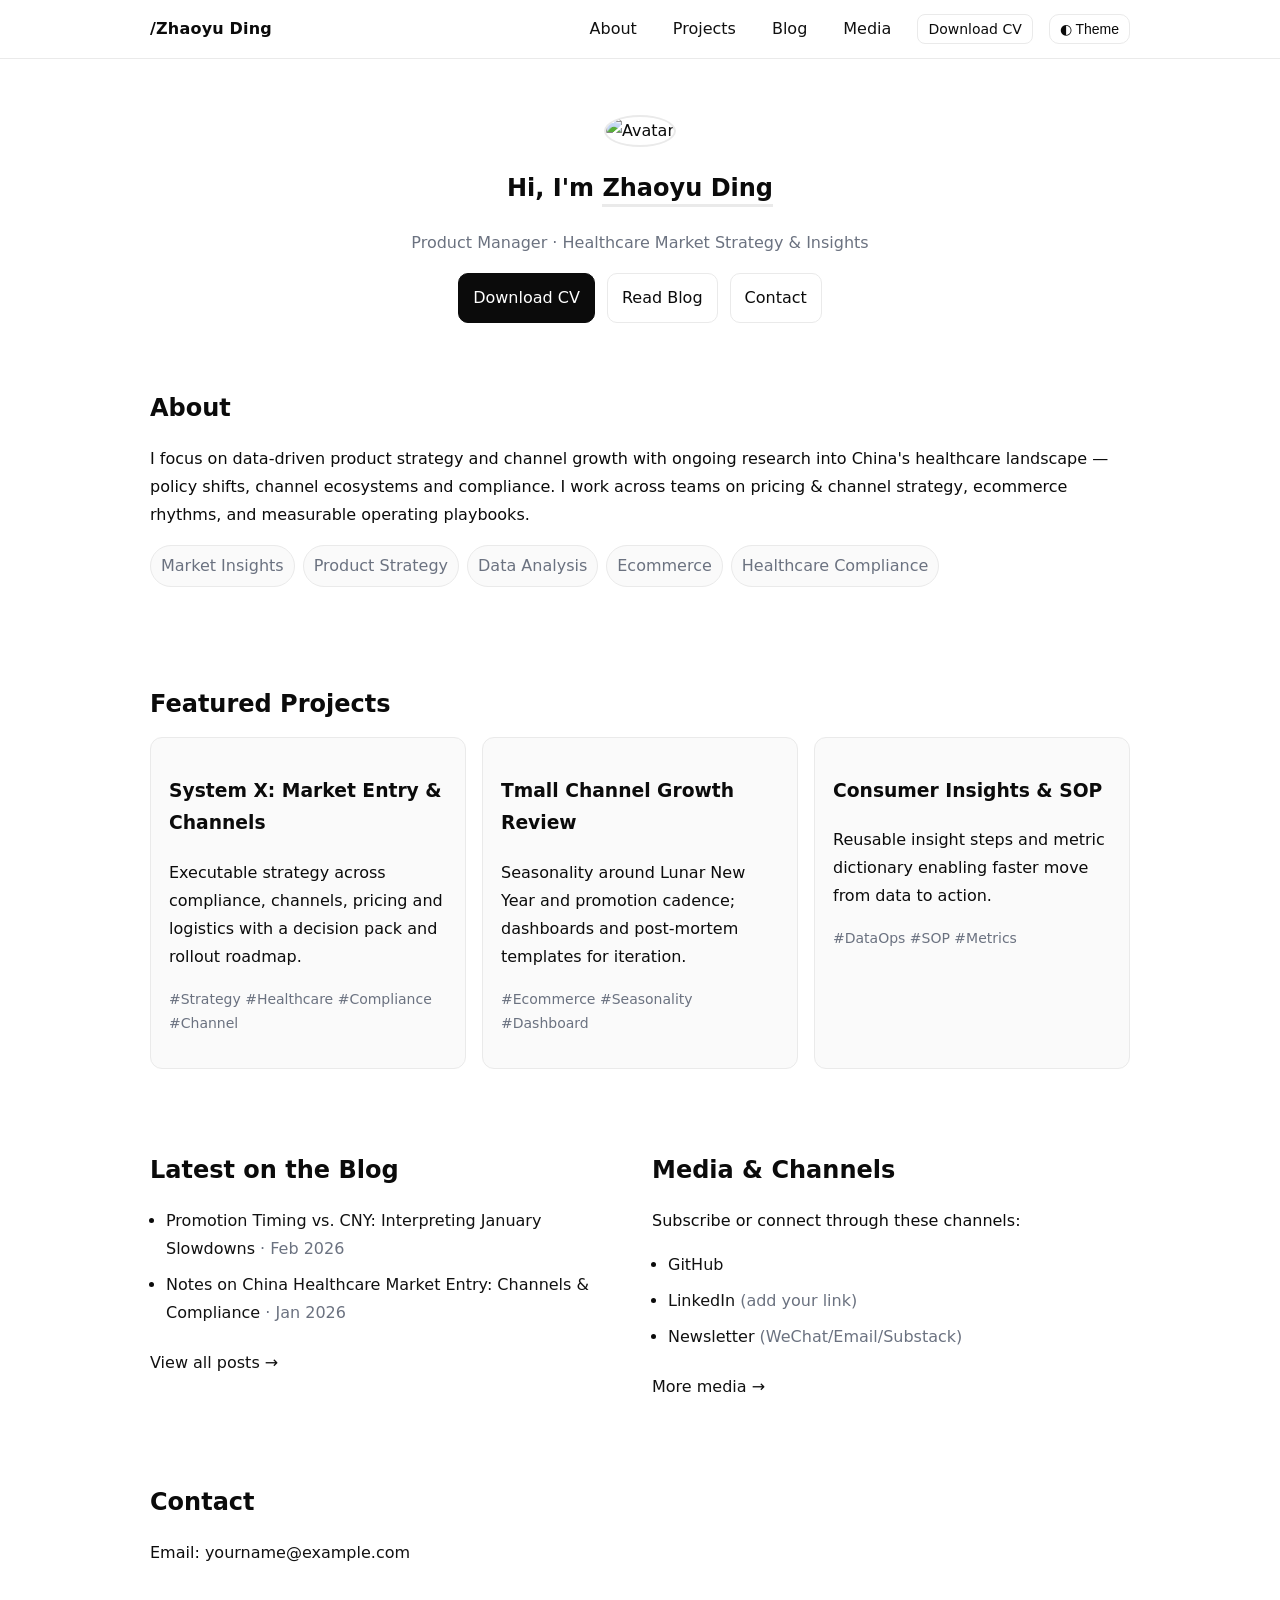
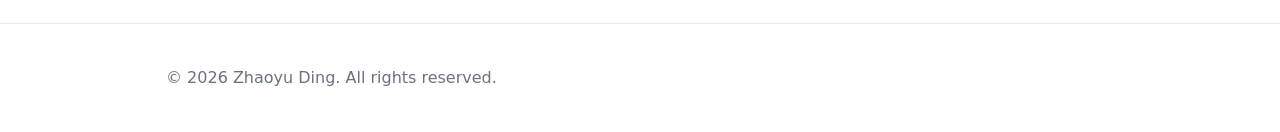
==== index.html @ 35f62f05 "Add files via upload" ====
<!doctype html>
<html lang="en">
<head>
  <meta charset="utf-8" />
  <meta name="viewport" content="width=device-width, initial-scale=1" />
  <title>Zhaoyu Ding | Product Manager</title>
  <meta name="description" content="Personal site of Zhaoyu Ding: product strategy, healthcare market insights, projects, blog and media." />
  <link rel="icon" href="assets/favicon.svg" type="image/svg+xml" />
  <meta property="og:title" content="Zhaoyu Ding | Personal Site">
  <meta property="og:description" content="Product strategy, healthcare market insights, projects, blog and media.">
  <meta property="og:type" content="website">
  <meta property="og:url" content="https://your-username.github.io">
  <link rel="stylesheet" href="style.css">
</head>
<body>
  <header class="site-header">
    <nav class="nav container">
      <a class="logo" href="/">/Zhaoyu Ding</a>
      <button class="menu-toggle" aria-label="open menu" aria-expanded="false">☰</button>
      <ul class="nav-links">
        <li><a href="#about">About</a></li>
        <li><a href="#projects">Projects</a></li>
        <li><a href="blog.html">Blog</a></li>
        <li><a href="media.html">Media</a></li>
        <li><a class="btn small" href="assets/cv.pdf" download>Download CV</a></li>
        <li><button id="theme-toggle" class="btn ghost small" aria-label="toggle theme">◐ Theme</button></li>
      </ul>
    </nav>
  </header>

  <main>
    <section class="hero container">
      <img class="avatar" src="assets/avatar.svg" alt="Avatar" />
      <h1>Hi, I'm <span class="highlight">Zhaoyu Ding</span></h1>
      <p class="subtitle">Product Manager · Healthcare Market Strategy & Insights</p>
      <div class="cta">
        <a class="btn primary" href="assets/cv.pdf" download>Download CV</a>
        <a class="btn" href="blog.html">Read Blog</a>
        <a class="btn" href="#contact">Contact</a>
      </div>
    </section>

    <section id="about" class="section container">
      <h2>About</h2>
      <p>
        I focus on data-driven product strategy and channel growth with ongoing research into China's healthcare landscape — policy shifts, channel ecosystems and compliance. 
        I work across teams on pricing & channel strategy, ecommerce rhythms, and measurable operating playbooks.
      </p>
      <ul class="tags">
        <li>Market Insights</li><li>Product Strategy</li><li>Data Analysis</li><li>Ecommerce</li><li>Healthcare Compliance</li>
      </ul>
    </section>

    <section id="projects" class="section container">
      <h2>Featured Projects</h2>
      <div class="grid">
        <article class="card">
          <h3>System X: Market Entry & Channels</h3>
          <p>Executable strategy across compliance, channels, pricing and logistics with a decision pack and rollout roadmap.</p>
          <p class="tech">#Strategy #Healthcare #Compliance #Channel</p>
        </article>
        <article class="card">
          <h3>Tmall Channel Growth Review</h3>
          <p>Seasonality around Lunar New Year and promotion cadence; dashboards and post-mortem templates for iteration.</p>
          <p class="tech">#Ecommerce #Seasonality #Dashboard</p>
        </article>
        <article class="card">
          <h3>Consumer Insights & SOP</h3>
          <p>Reusable insight steps and metric dictionary enabling faster move from data to action.</p>
          <p class="tech">#DataOps #SOP #Metrics</p>
        </article>
      </div>
    </section>

    <section class="section container">
      <div class="split">
        <div>
          <h2>Latest on the Blog</h2>
          <ul class="list">
            <li><a href="posts/w11-cny-seasonality.html">Promotion Timing vs. CNY: Interpreting January Slowdowns</a> <span class="muted">· Feb 2026</span></li>
            <li><a href="posts/healthcare-market-entry.html">Notes on China Healthcare Market Entry: Channels & Compliance</a> <span class="muted">· Jan 2026</span></li>
          </ul>
          <a class="link" href="blog.html">View all posts →</a>
        </div>
        <div>
          <h2>Media & Channels</h2>
          <p>Subscribe or connect through these channels:</p>
          <ul class="list">
            <li><a href="https://github.com/your-username" target="_blank" rel="noopener">GitHub</a></li>
            <li><a href="#" target="_blank" rel="noopener">LinkedIn</a> <span class="muted">(add your link)</span></li>
            <li><a href="#" target="_blank" rel="noopener">Newsletter</a> <span class="muted">(WeChat/Email/Substack)</span></li>
          </ul>
          <a class="link" href="media.html">More media →</a>
        </div>
      </div>
    </section>

    <section id="contact" class="section container">
      <h2>Contact</h2>
      <p>Email: <a href="mailto:yourname@example.com">yourname@example.com</a></p>
    </section>
  </main>

  <footer class="site-footer">
    <div class="container">
      <p>© <span id="year"></span> Zhaoyu Ding. All rights reserved.</p>
    </div>
  </footer>

  <script src="main.js"></script>
</body>
</html>
---- style.css ----
/* Minimalist theme: lots of white space, clean typography, subtle accents */
:root {
  --bg: #ffffff;
  --text: #0b0b0b;
  --muted: #6b7280;
  --primary: #111111; /* minimalist: neutral/black accent */
  --card: #fafafa;
  --border: #eaeaea;
}
[data-theme="dark"] {
  --bg: #0e0e10;
  --text: #ededed;
  --muted: #a1a1aa;
  --primary: #ededed;
  --card: #141417;
  --border: #26262b;
}
* { box-sizing: border-box; }
html, body { height: 100%; }
body {
  margin: 0;
  font-family: ui-sans-serif, system-ui, -apple-system, "Segoe UI", Roboto, "Helvetica Neue", Arial;
  background: var(--bg); color: var(--text); line-height: 1.75;
  -webkit-font-smoothing: antialiased; text-rendering: optimizeLegibility;
}
.container { max-width: 980px; margin: 0 auto; padding: 0 16px; }
a { color: var(--primary); text-decoration: none; }
.muted { color: var(--muted); }
.small { font-size: 14px; }
.link { display: inline-block; margin-top: 6px; }

.site-header { position: sticky; top: 0; background: var(--bg); border-bottom: 1px solid var(--border); z-index: 10; backdrop-filter: blur(6px); }
.nav { display: flex; align-items: center; justify-content: space-between; padding: 14px 0; }
.logo { font-weight: 700; color: var(--text); letter-spacing: 0.2px; }
.menu-toggle { display: none; font-size: 20px; background: none; border: 1px solid var(--border); padding: 6px 10px; border-radius: 8px; color: var(--text); }
.nav-links { display: flex; gap: 16px; list-style: none; margin: 0; padding: 0; align-items: center; }
.nav-links a { padding: 8px 10px; border-radius: 8px; }
.nav-links a.active, .nav-links a:hover { background: var(--card); }

.btn { padding: 10px 14px; border-radius: 10px; border: 1px solid var(--border); color: var(--text); background: transparent; cursor: pointer; }
.btn.primary { background: var(--text); border-color: var(--text); color: var(--bg); }
.btn.ghost { background: transparent; }
.btn.small { padding: 6px 10px; font-size: 14px; }
.btn:hover { filter: brightness(0.98); }

.hero { text-align: center; padding: 56px 0 24px; }
.avatar { width: 100px; height: 100px; border-radius: 50%; border: 2px solid var(--border); }
.subtitle { color: var(--muted); margin-top: 6px; }
.highlight { border-bottom: 3px solid var(--border); padding-bottom: 2px; }
.cta { margin-top: 16px; display: flex; gap: 12px; justify-content: center; flex-wrap: wrap; }

.section { padding: 40px 0; }
.section h2 { margin: 0 0 12px; font-size: 24px; }
.tags { display: flex; gap: 8px; list-style: none; padding: 0; flex-wrap: wrap; }
.tags li { padding: 6px 10px; background: var(--card); border: 1px solid var(--border); border-radius: 999px; color: var(--muted); }

.grid { display: grid; grid-template-columns: repeat(3, 1fr); gap: 16px; }
.card { background: var(--card); border: 1px solid var(--border); border-radius: 12px; padding: 18px; transition: transform .15s ease, box-shadow .15s ease; }
.card:hover { transform: translateY(-2px); box-shadow: 0 8px 24px rgba(0,0,0,.05); }
.tech { color: var(--muted); font-size: 14px; }

.split { display: grid; grid-template-columns: 1fr 1fr; gap: 24px; }
.list { padding-left: 16px; }
.list li { margin: 8px 0; }

.stack { display: grid; gap: 20px; }
.post-excerpt h3 { margin: 0 0 4px; }

.site-footer { border-top: 1px solid var(--border); padding: 24px 0; color: var(--muted); }

@media (max-width: 1199px) { .grid { grid-template-columns: repeat(2, 1fr); } }
@media (max-width: 767px) {
  .menu-toggle { display: inline-block; }
  .nav-links { display: none; position: absolute; top: 60px; right: 16px; background: var(--bg); border: 1px solid var(--border); border-radius: 12px; padding: 12px; flex-direction: column; width: min(260px, 80vw); }
  .nav-links.open { display: flex; }
  .grid { grid-template-columns: 1fr; }
  .split { grid-template-columns: 1fr; }
}
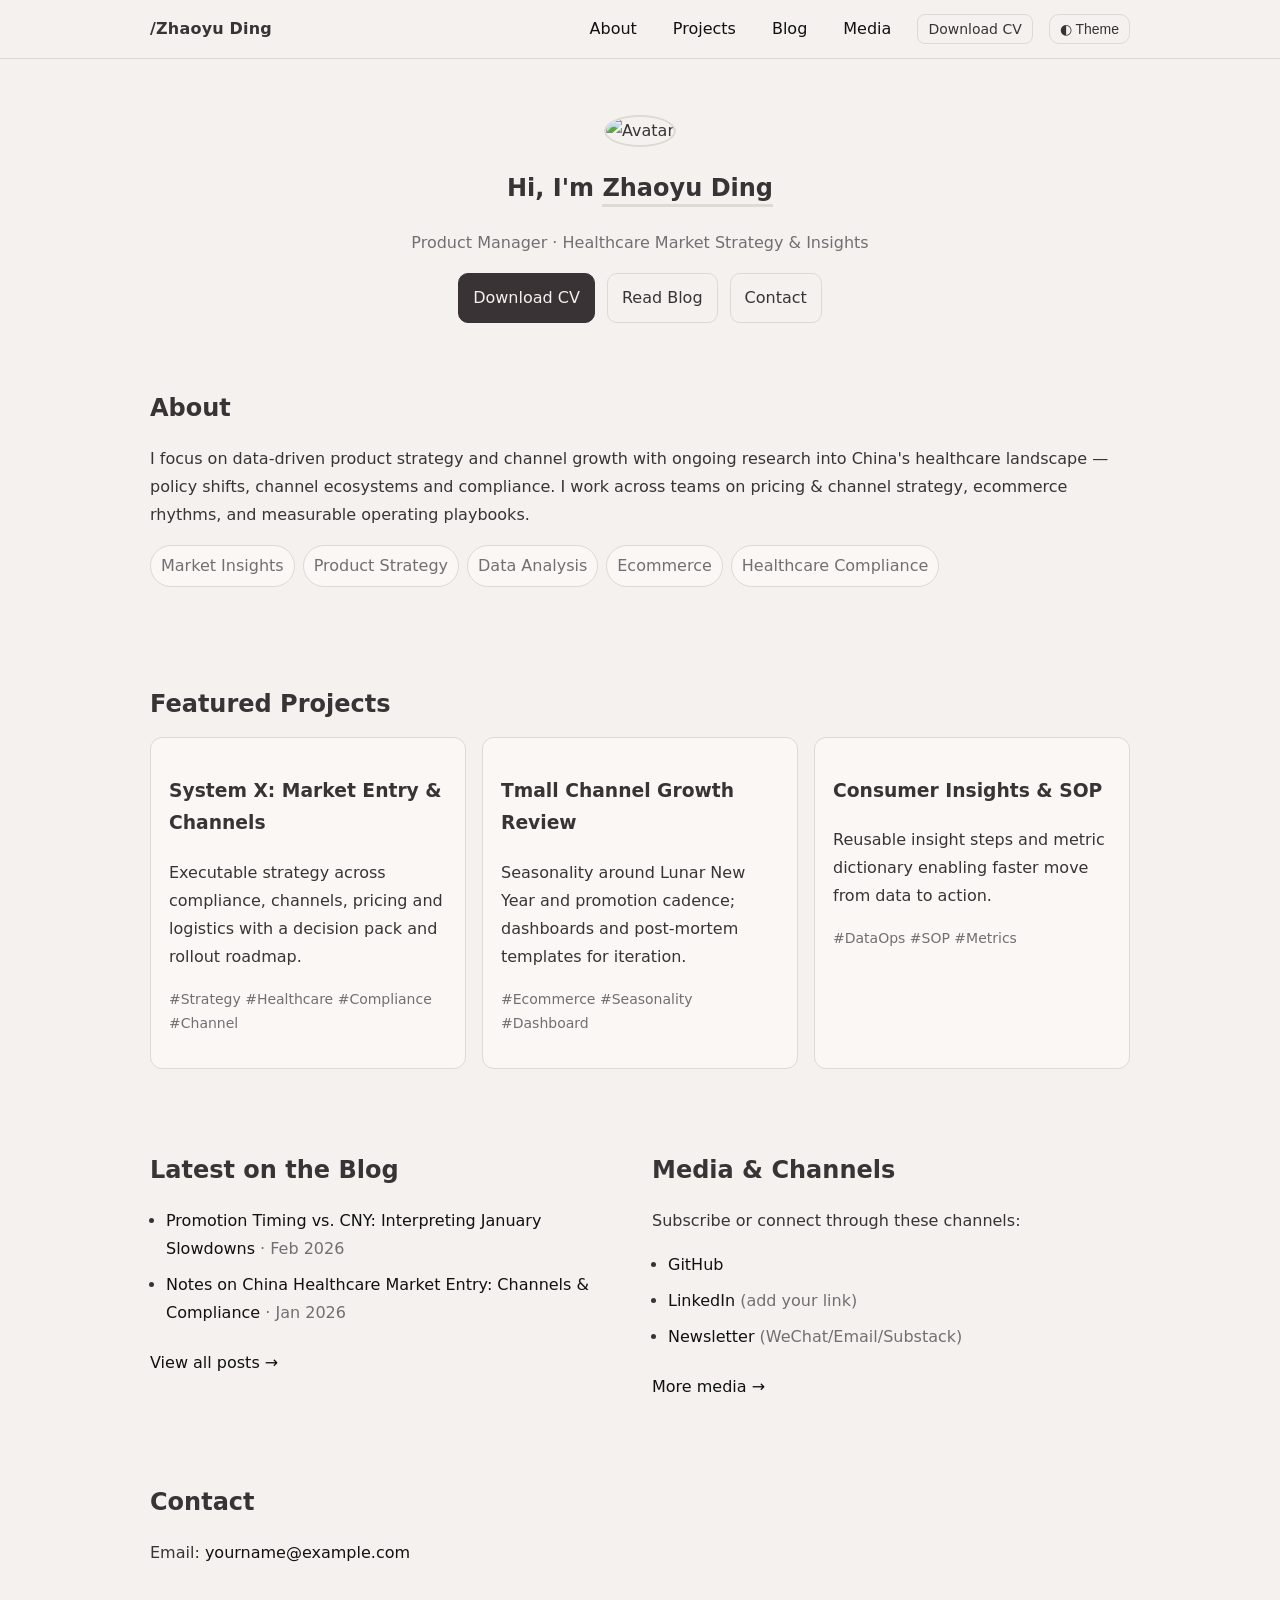
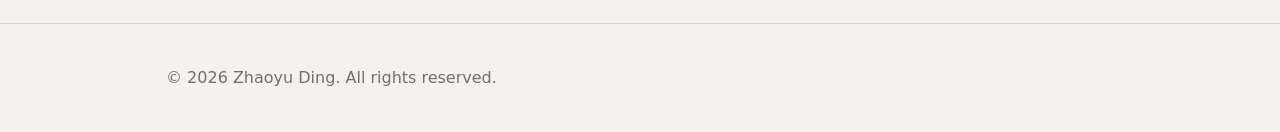
==== commit 9b8d1e32: "Add Google Fonts link for Playfair Display and Inter" ====
--- a/index.html
+++ b/index.html
@@ -4,15 +4,16 @@
 <head>
   <meta charset="utf-8" />
   <meta name="viewport" content="width=device-width, initial-scale=1" />
-  <title>Zhaoyu Ding | Product Manager</title>
-  <meta name="description" content="Personal site of Zhaoyu Ding: product strategy, healthcare market insights, projects, blog and media." />
+  <title> Zhaoyu DING | Media Content Creator</title>
+  <meta name="description" content="Personal site of MAOYU: Vlog, fashion, blog and film." />
   <link rel="icon" href="assets/favicon.svg" type="image/svg+xml" />
   <meta property="og:title" content="Zhaoyu Ding | Personal Site">
-  <meta property="og:description" content="Product strategy, healthcare market insights, projects, blog and media.">
+  <meta property="og:description" content="Personal site of MAOYU: Vlog, fashion, blog and film.">
   <meta property="og:type" content="website">
   <meta property="og:url" content="https://your-username.github.io">
   <link rel="stylesheet" href="style.css">
-</head>
+<!-- Editorial 标题：Playfair Display；正文：Inter（或系统字体） -->
+<link href="https://fonts.googleapis.com/css2?family=Playfair+Display:wght@500;700&family=Inter:wght@400;500;700&display=swap" rel="stylesheet"></head>
 <body>
   <header class="site-header">
     <nav class="nav container">
--- a/style.css
+++ b/style.css
@@ -1,12 +1,12 @@
 
 /* Minimalist theme: lots of white space, clean typography, subtle accents */
 :root {
-  --bg: #ffffff;
-  --text: #0b0b0b;
-  --muted: #6b7280;
+  --bg: #f4f1ee;
+  --text: #3a3335;
+  --muted: #726f72;
   --primary: #111111; /* minimalist: neutral/black accent */
-  --card: #fafafa;
-  --border: #eaeaea;
+  --card: #faf7f4;
+  --border: #dfd9d3;
 }
 [data-theme="dark"] {
   --bg: #0e0e10;
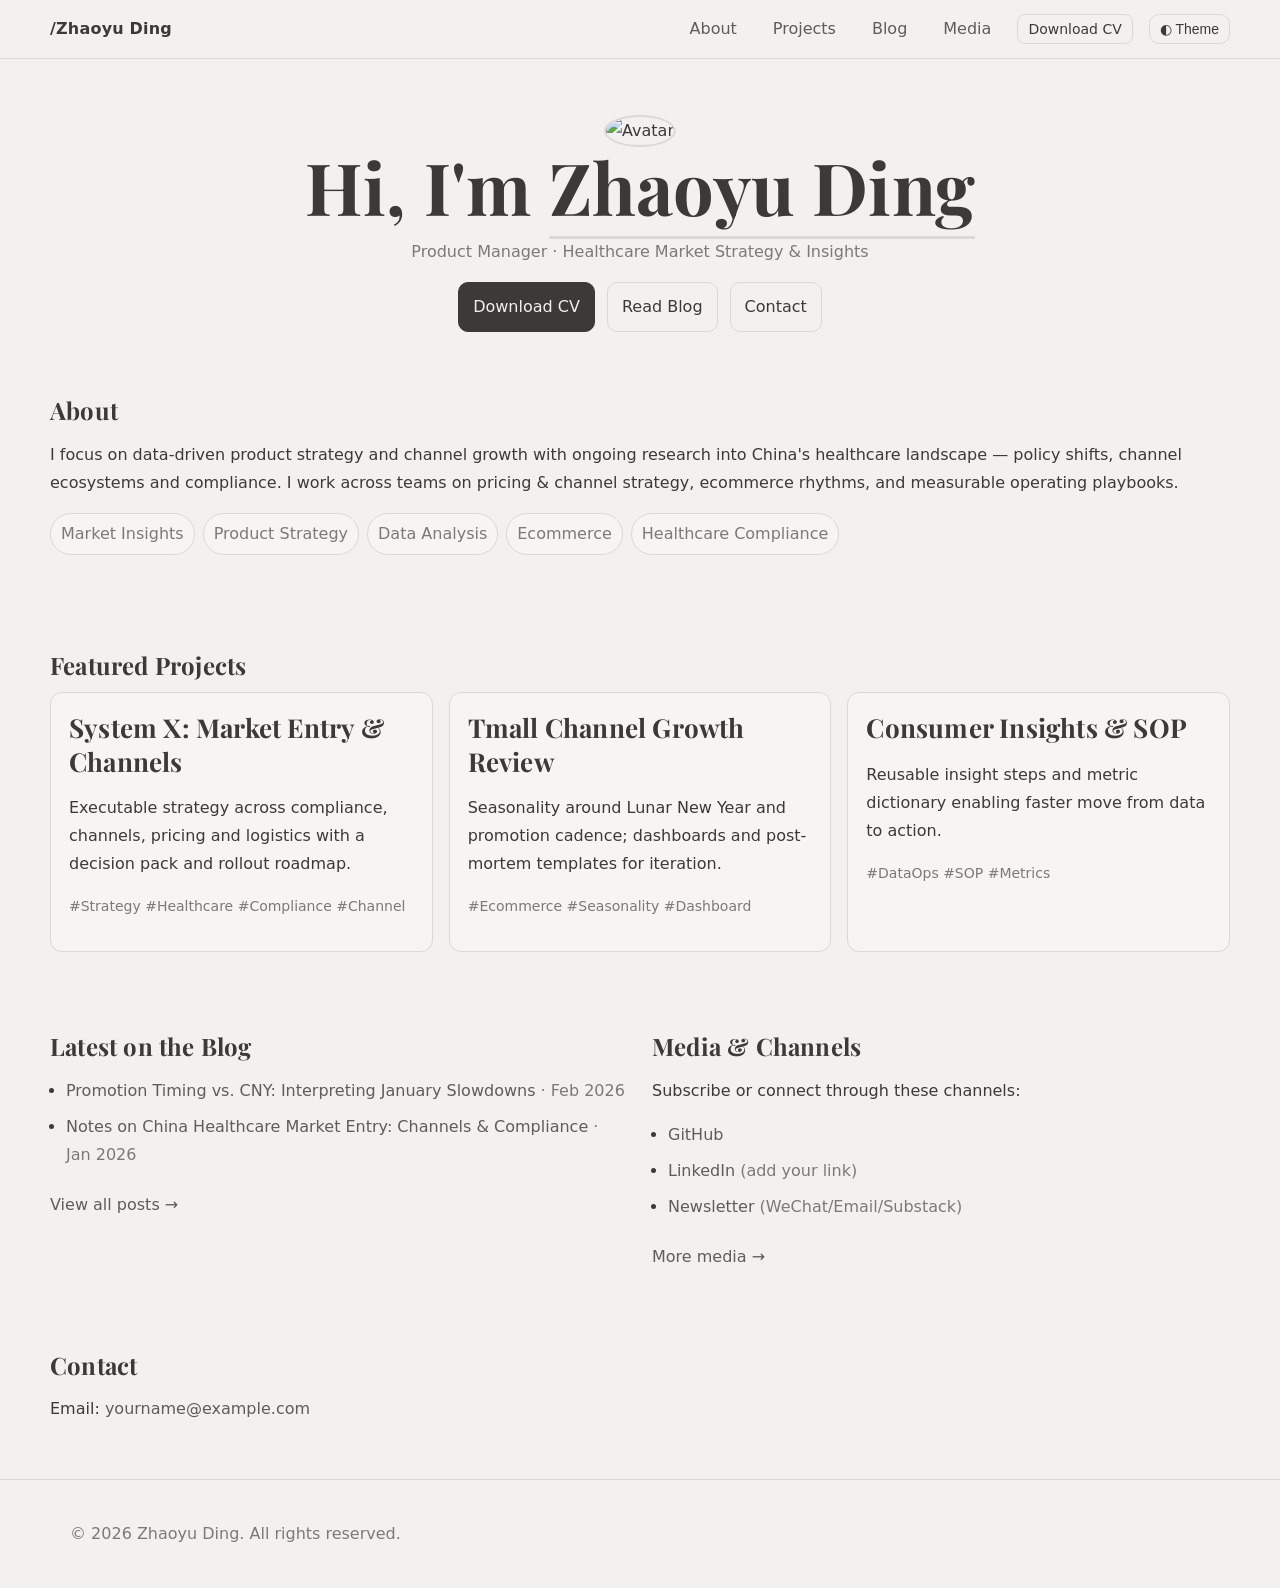
==== commit 8a0e3124: "Add Google Fonts link to index.html" ====
--- a/index.html
+++ b/index.html
@@ -2,6 +2,7 @@
 <!doctype html>
 <html lang="en">
 <head>
+  <link href="https://fonts.googleapis.com/css2?family=Playfair+Display:wght@500;700&family=Inter:wght@300;400;500&display=swap" rel="stylesheet">
   <meta charset="utf-8" />
   <meta name="viewport" content="width=device-width, initial-scale=1" />
   <title> Zhaoyu DING | Media Content Creator</title>
--- a/style.css
+++ b/style.css
@@ -1,20 +1,46 @@
+body {
+  font-family: Inter, ui-sans-serif, system-ui, -apple-system, "Segoe UI", Roboto, Arial;
+  background: var(--bg);
+  color: var(--text);
+  line-height: 1.75;
+  margin: 0;
+  -webkit-font-smoothing: antialiased;
+  text-rendering: optimizeLegibility;
+}
 
+h1, h2, h3 {
+  font-family: "Playfair Display", Georgia, "Times New Roman", serif;
+  letter-spacing: 0.2px;
+  margin: 0 0 12px;
+}
+
+h1 { font-size: var(--h1-size); line-height: 1.1; }
+h2 { font-size: var(--h2-size); line-height: 1.2; }
+h3 { font-size: var(--h3-size); line-height: 1.3; }
 /* Minimalist theme: lots of white space, clean typography, subtle accents */
 :root {
-  --bg: #f4f1ee;
-  --text: #3a3335;
-  --muted: #726f72;
-  --primary: #111111; /* minimalist: neutral/black accent */
-  --card: #faf7f4;
-  --border: #dfd9d3;
+  /* Cool Leather Gray Theme (Light) */
+  --bg: #f2f1ef;            /* 冷淡灰米白：背景 */
+  --text: #3b3a38;          /* 冷皮革深灰：正文文字 */
+  --muted: #7c7a77;         /* 冷褐灰：次要提示文字 */
+  --primary: #5f5c59;       /* 冷皮革棕灰：强调色 */
+  --card: #f6f5f3;          /* 浅灰米白卡片背景 */
+  --border: #dcd9d5;        /* 冷淡浅灰边框 */
+
+  /* Layout / Typography */
+  --container-max: 1180px;
+  --h1-size: clamp(42px, 8vw, 72px);
+  --h2-size: clamp(28px, 5vw, 42px);
+  --h3-size: clamp(20px, 3vw, 26px);
 }
 [data-theme="dark"] {
-  --bg: #0e0e10;
-  --text: #ededed;
-  --muted: #a1a1aa;
-  --primary: #ededed;
-  --card: #141417;
-  --border: #26262b;
+  /* Cool Leather Gray Theme (Dark) */
+  --bg: #2d2c2a;            /* 深皮革灰黑背景 */
+  --text: #e8e6e3;          /* 温柔偏暖的米白文字（避免太冷） */
+  --muted: #b8b5b2;         /* 低对比度提示 */
+  --primary: #c0bab4;       /* 冷褐灰强调色 */
+  --card: #35322f;          /* 冷黑灰的卡片色 */
+  --border: #4a4641;        /* 深灰褐边界 */
 }
 * { box-sizing: border-box; }
 html, body { height: 100%; }
@@ -24,7 +50,11 @@
   background: var(--bg); color: var(--text); line-height: 1.75;
   -webkit-font-smoothing: antialiased; text-rendering: optimizeLegibility;
 }
-.container { max-width: 980px; margin: 0 auto; padding: 0 16px; }
+.container {
+  max-width: var(--container-max); /* 1120px */
+  margin: 0 auto;
+  padding: 0 20px;
+}
 a { color: var(--primary); text-decoration: none; }
 .muted { color: var(--muted); }
 .small { font-size: 14px; }
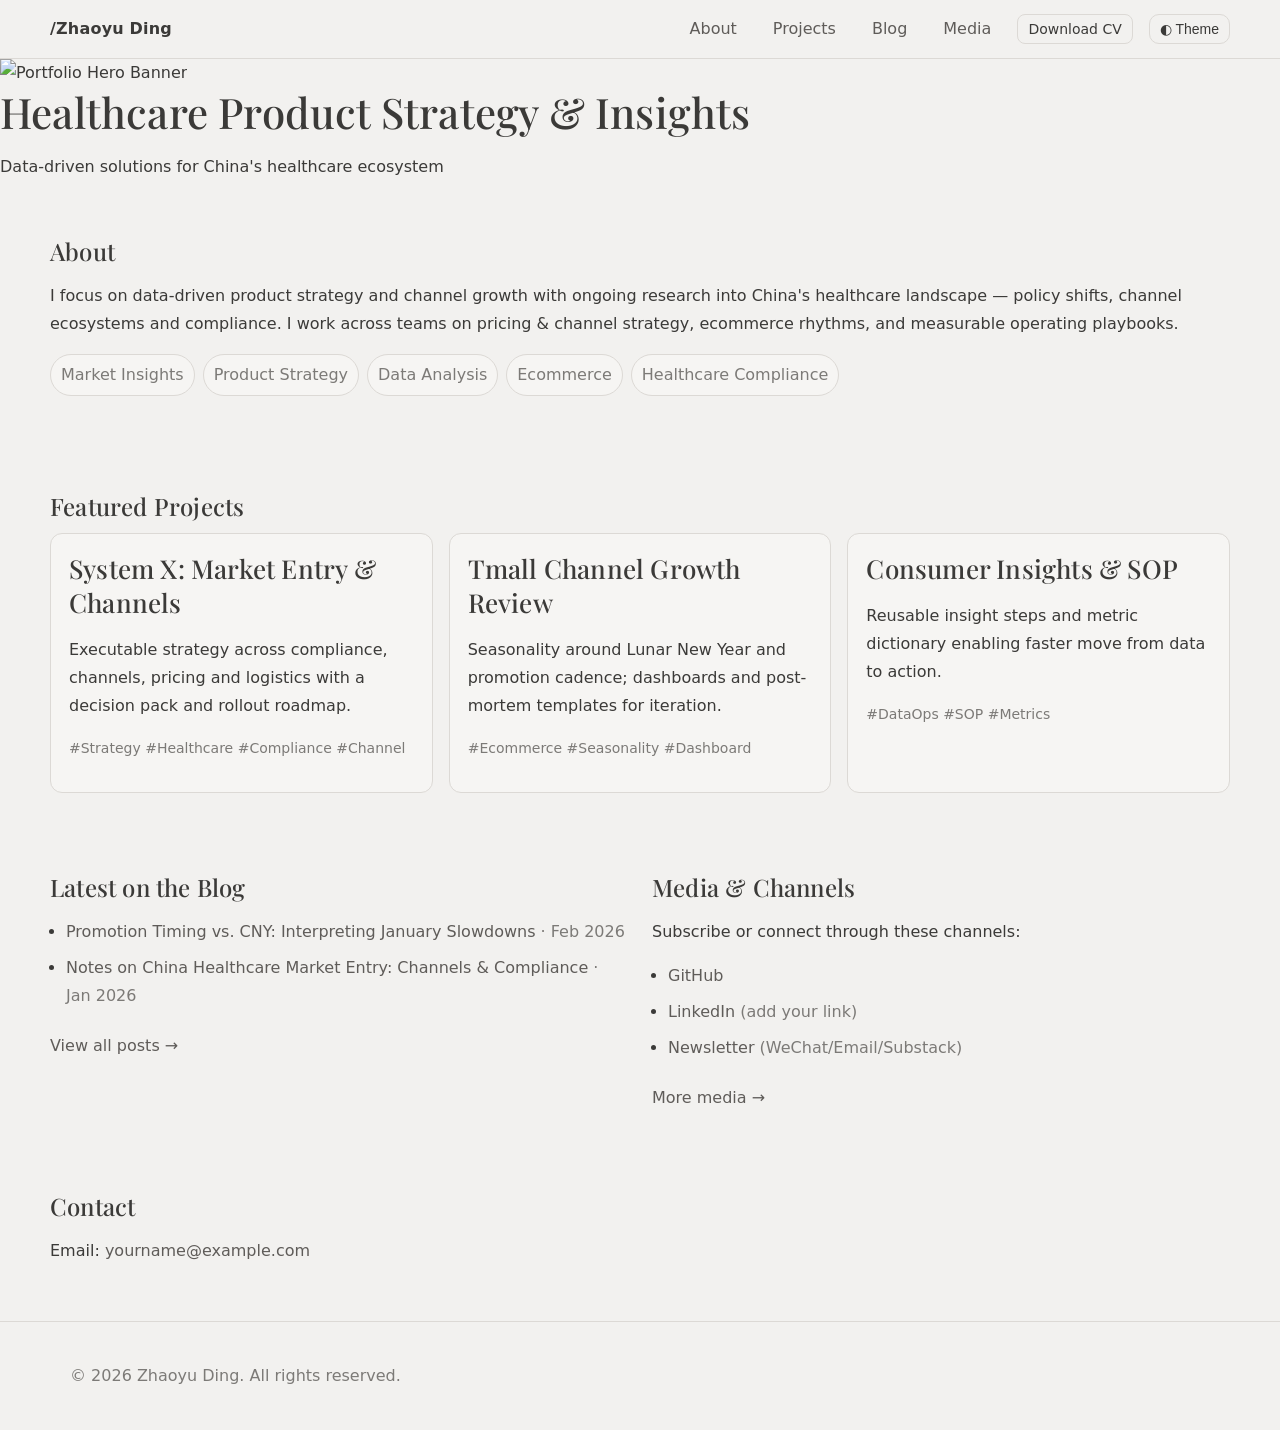
==== commit 216af4d4: "Update hero section to hero banner with image Replaced the hero section with a hero banner showcasin" ====
--- a/index.html
+++ b/index.html
@@ -32,16 +32,16 @@
   </header>
 
   <main>
-    <section class="hero container">
-      <img class="avatar" src="assets/avatar.svg" alt="Avatar" />
-      <h1>Hi, I'm <span class="highlight">Zhaoyu Ding</span></h1>
-      <p class="subtitle">Product Manager · Healthcare Market Strategy & Insights</p>
-      <div class="cta">
-        <a class="btn primary" href="assets/cv.pdf" download>Download CV</a>
-        <a class="btn" href="blog.html">Read Blog</a>
-        <a class="btn" href="#contact">Contact</a>
-      </div>
-    </section>
+   <!-- 大图展示区 -->
+<section class="hero-banner">
+  <img src="assets/hero-banner.jpg" alt="Portfolio Hero Banner" class="banner-image" loading="lazy">
+  <div class="banner-overlay">
+    <div class="banner-text">
+      <h2>Healthcare Product Strategy & Insights</h2>
+      <p>Data-driven solutions for China's healthcare ecosystem</p>
+    </div>
+  </div>
+</section>
 
     <section id="about" class="section container">
       <h2>About</h2>
--- a/style.css
+++ b/style.css
@@ -1,4 +1,26 @@
 body {
+  font-family: Inter, ui-sans-serif, system-ui, -apple-system, "Segoe UI", Roboto, Arial;
+  background: var(--bg);
+  color: var(--text);
+  line-height: 1.75;
+}
+
+h1, h2, h3 {
+  font-family: "Playfair Display", Georgia, serif;
+  letter-spacing: 0.3px;
+  font-weight: 500;
+  margin: 0 0 12px;
+}
+
+.section {
+  padding: 80px 0;       /* 更艺术化的留白 */
+}
+
+.container {
+  max-width: var(--container-max);
+  margin: 0 auto;
+  padding: 0 24px;
+}body {
   font-family: Inter, ui-sans-serif, system-ui, -apple-system, "Segoe UI", Roboto, Arial;
   background: var(--bg);
   color: var(--text);
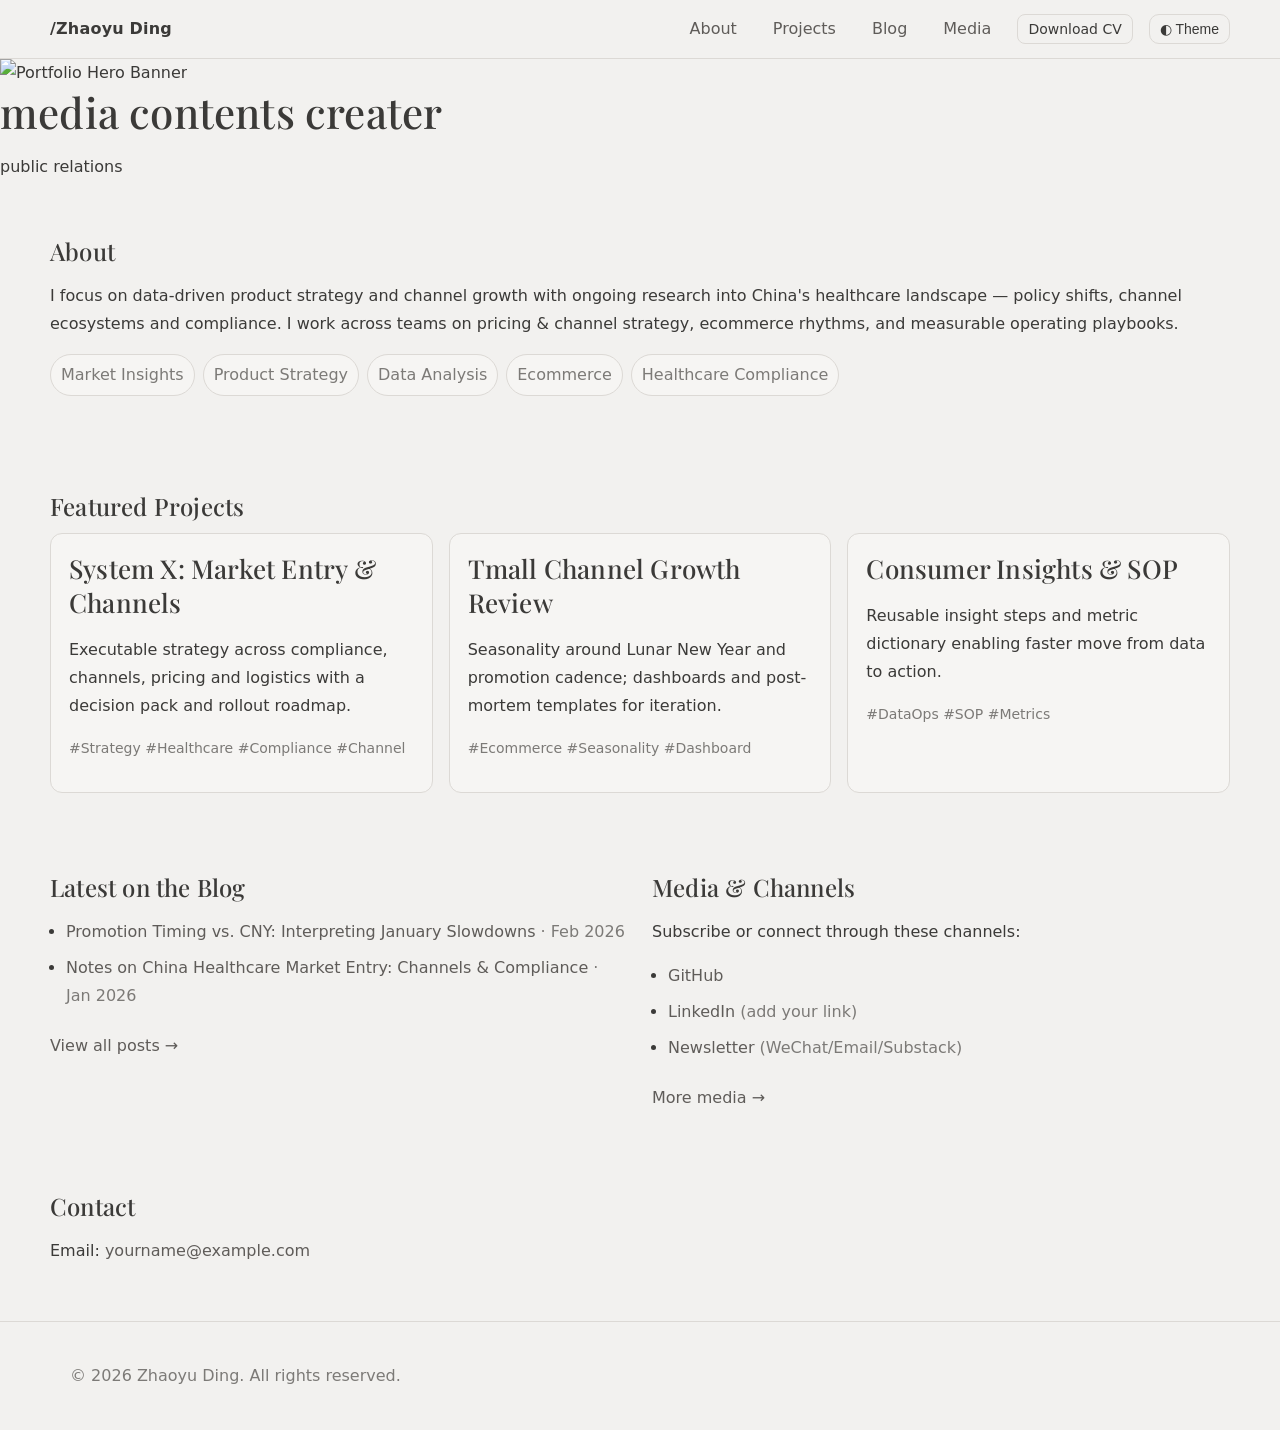
==== commit db2659a1: "Update hero section to hero banner Replaced hero section with a new hero banner section featuring an" ====
--- a/index.html
+++ b/index.html
@@ -32,13 +32,13 @@
   </header>
 
   <main>
-   <!-- 大图展示区 -->
+    <!-- 大图展示区 -->
 <section class="hero-banner">
   <img src="assets/hero-banner.jpg" alt="Portfolio Hero Banner" class="banner-image" loading="lazy">
   <div class="banner-overlay">
     <div class="banner-text">
-      <h2>Healthcare Product Strategy & Insights</h2>
-      <p>Data-driven solutions for China's healthcare ecosystem</p>
+      <h2>media contents creater</h2>
+      <p>public relations</p>
     </div>
   </div>
 </section>
--- a/style.css
+++ b/style.css
@@ -58,11 +58,11 @@
 [data-theme="dark"] {
   /* Cool Leather Gray Theme (Dark) */
   --bg: #2d2c2a;            /* 深皮革灰黑背景 */
-  --text: #e8e6e3;          /* 温柔偏暖的米白文字（避免太冷） */
-  --muted: #b8b5b2;         /* 低对比度提示 */
-  --primary: #c0bab4;       /* 冷褐灰强调色 */
-  --card: #35322f;          /* 冷黑灰的卡片色 */
-  --border: #4a4641;        /* 深灰褐边界 */
+  --text: #e8e6e3;          
+  --muted: #b8b5b2;         
+  --primary: #c0bab4;       
+  --card: #35322f;          
+  --border: #4a4641;       
 }
 * { box-sizing: border-box; }
 html, body { height: 100%; }
@@ -129,3 +129,52 @@
   .grid { grid-template-columns: 1fr; }
   .split { grid-template-columns: 1fr; }
 }
+/* ===== Hero Split Section ===== */
+.hero-split {
+  display: grid;
+  grid-template-columns: 1fr 1fr;
+  gap: 60px;
+  align-items: center;
+  padding: 100px 0;
+  margin: 40px 0;
+}
+
+.hero-split-content h2 {
+  font-size: 3rem;
+  font-family: 'Playfair Display', serif;
+  font-weight: 700;
+  margin-bottom: 20px;
+  line-height: 1.2;
+}
+
+.hero-split-content p {
+  font-size: 1.1rem;
+  line-height: 1.6;
+  color: #555;
+  margin-bottom: 30px;
+}
+
+.hero-split-image img {
+  width: 100%;
+  height: auto;
+  border-radius: 12px;
+  box-shadow: 0 10px 40px rgba(0, 0, 0, 0.12);
+  display: block;
+}
+
+/* 响应式设计 */
+@media (max-width: 768px) {
+  .hero-split {
+    grid-template-columns: 1fr;
+    gap: 30px;
+    padding: 60px 0;
+  }
+
+  .hero-split-content h2 {
+    font-size: 2rem;
+  }
+
+  .hero-split-content p {
+    font-size: 1rem;
+  }
+}
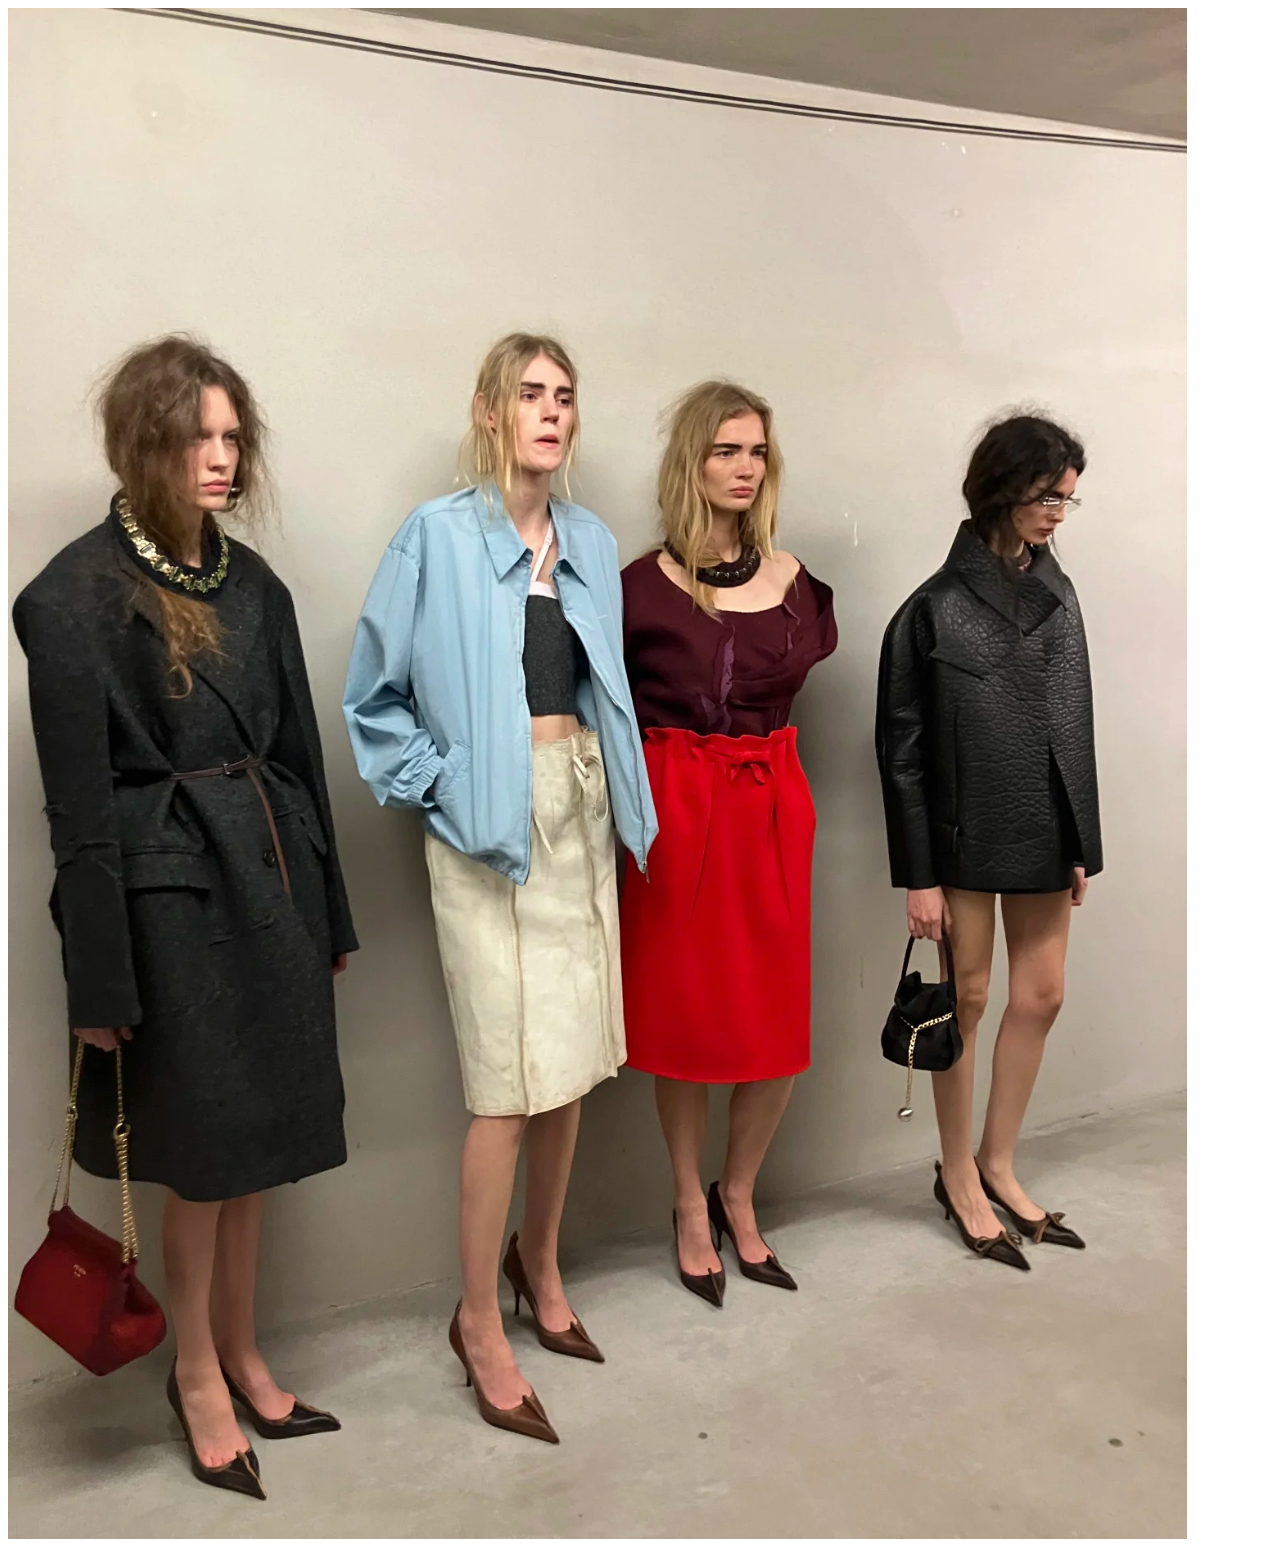
==== commit 6c68ddbf: "Updated hero-banner image src from 'assets/hero-banner.jpg' to 'assets/hero-banner.png'" ====
--- a/index.html
+++ b/index.html
@@ -1,115 +1,16 @@
-
-<!doctype html>
+<!DOCTYPE html>
 <html lang="en">
 <head>
-  <link href="https://fonts.googleapis.com/css2?family=Playfair+Display:wght@500;700&family=Inter:wght@300;400;500&display=swap" rel="stylesheet">
-  <meta charset="utf-8" />
-  <meta name="viewport" content="width=device-width, initial-scale=1" />
-  <title> Zhaoyu DING | Media Content Creator</title>
-  <meta name="description" content="Personal site of MAOYU: Vlog, fashion, blog and film." />
-  <link rel="icon" href="assets/favicon.svg" type="image/svg+xml" />
-  <meta property="og:title" content="Zhaoyu Ding | Personal Site">
-  <meta property="og:description" content="Personal site of MAOYU: Vlog, fashion, blog and film.">
-  <meta property="og:type" content="website">
-  <meta property="og:url" content="https://your-username.github.io">
-  <link rel="stylesheet" href="style.css">
-<!-- Editorial 标题：Playfair Display；正文：Inter（或系统字体） -->
-<link href="https://fonts.googleapis.com/css2?family=Playfair+Display:wght@500;700&family=Inter:wght@400;500;700&display=swap" rel="stylesheet"></head>
+    <meta charset="UTF-8">
+    <meta name="viewport" content="width=device-width, initial-scale=1.0">
+    <title>My Website</title>
+</head>
 <body>
-  <header class="site-header">
-    <nav class="nav container">
-      <a class="logo" href="/">/Zhaoyu Ding</a>
-      <button class="menu-toggle" aria-label="open menu" aria-expanded="false">☰</button>
-      <ul class="nav-links">
-        <li><a href="#about">About</a></li>
-        <li><a href="#projects">Projects</a></li>
-        <li><a href="blog.html">Blog</a></li>
-        <li><a href="media.html">Media</a></li>
-        <li><a class="btn small" href="assets/cv.pdf" download>Download CV</a></li>
-        <li><button id="theme-toggle" class="btn ghost small" aria-label="toggle theme">◐ Theme</button></li>
-      </ul>
-    </nav>
-  </header>
-
-  <main>
-    <!-- 大图展示区 -->
-<section class="hero-banner">
-  <img src="assets/hero-banner.jpg" alt="Portfolio Hero Banner" class="banner-image" loading="lazy">
-  <div class="banner-overlay">
-    <div class="banner-text">
-      <h2>media contents creater</h2>
-      <p>public relations</p>
-    </div>
-  </div>
-</section>
-
-    <section id="about" class="section container">
-      <h2>About</h2>
-      <p>
-        I focus on data-driven product strategy and channel growth with ongoing research into China's healthcare landscape — policy shifts, channel ecosystems and compliance. 
-        I work across teams on pricing & channel strategy, ecommerce rhythms, and measurable operating playbooks.
-      </p>
-      <ul class="tags">
-        <li>Market Insights</li><li>Product Strategy</li><li>Data Analysis</li><li>Ecommerce</li><li>Healthcare Compliance</li>
-      </ul>
-    </section>
-
-    <section id="projects" class="section container">
-      <h2>Featured Projects</h2>
-      <div class="grid">
-        <article class="card">
-          <h3>System X: Market Entry & Channels</h3>
-          <p>Executable strategy across compliance, channels, pricing and logistics with a decision pack and rollout roadmap.</p>
-          <p class="tech">#Strategy #Healthcare #Compliance #Channel</p>
-        </article>
-        <article class="card">
-          <h3>Tmall Channel Growth Review</h3>
-          <p>Seasonality around Lunar New Year and promotion cadence; dashboards and post-mortem templates for iteration.</p>
-          <p class="tech">#Ecommerce #Seasonality #Dashboard</p>
-        </article>
-        <article class="card">
-          <h3>Consumer Insights & SOP</h3>
-          <p>Reusable insight steps and metric dictionary enabling faster move from data to action.</p>
-          <p class="tech">#DataOps #SOP #Metrics</p>
-        </article>
-      </div>
-    </section>
-
-    <section class="section container">
-      <div class="split">
-        <div>
-          <h2>Latest on the Blog</h2>
-          <ul class="list">
-            <li><a href="posts/w11-cny-seasonality.html">Promotion Timing vs. CNY: Interpreting January Slowdowns</a> <span class="muted">· Feb 2026</span></li>
-            <li><a href="posts/healthcare-market-entry.html">Notes on China Healthcare Market Entry: Channels & Compliance</a> <span class="muted">· Jan 2026</span></li>
-          </ul>
-          <a class="link" href="blog.html">View all posts →</a>
+    <header>
+        <div class="hero-banner">
+            <img src="assets/hero-banner.png" alt="Hero Banner">
         </div>
-        <div>
-          <h2>Media & Channels</h2>
-          <p>Subscribe or connect through these channels:</p>
-          <ul class="list">
-            <li><a href="https://github.com/your-username" target="_blank" rel="noopener">GitHub</a></li>
-            <li><a href="#" target="_blank" rel="noopener">LinkedIn</a> <span class="muted">(add your link)</span></li>
-            <li><a href="#" target="_blank" rel="noopener">Newsletter</a> <span class="muted">(WeChat/Email/Substack)</span></li>
-          </ul>
-          <a class="link" href="media.html">More media →</a>
-        </div>
-      </div>
-    </section>
-
-    <section id="contact" class="section container">
-      <h2>Contact</h2>
-      <p>Email: <a href="mailto:yourname@example.com">yourname@example.com</a></p>
-    </section>
-  </main>
-
-  <footer class="site-footer">
-    <div class="container">
-      <p>© <span id="year"></span> Zhaoyu Ding. All rights reserved.</p>
-    </div>
-  </footer>
-
-  <script src="main.js"></script>
+    </header>
+    <!-- Other content here -->
 </body>
-</html>
+</html>
